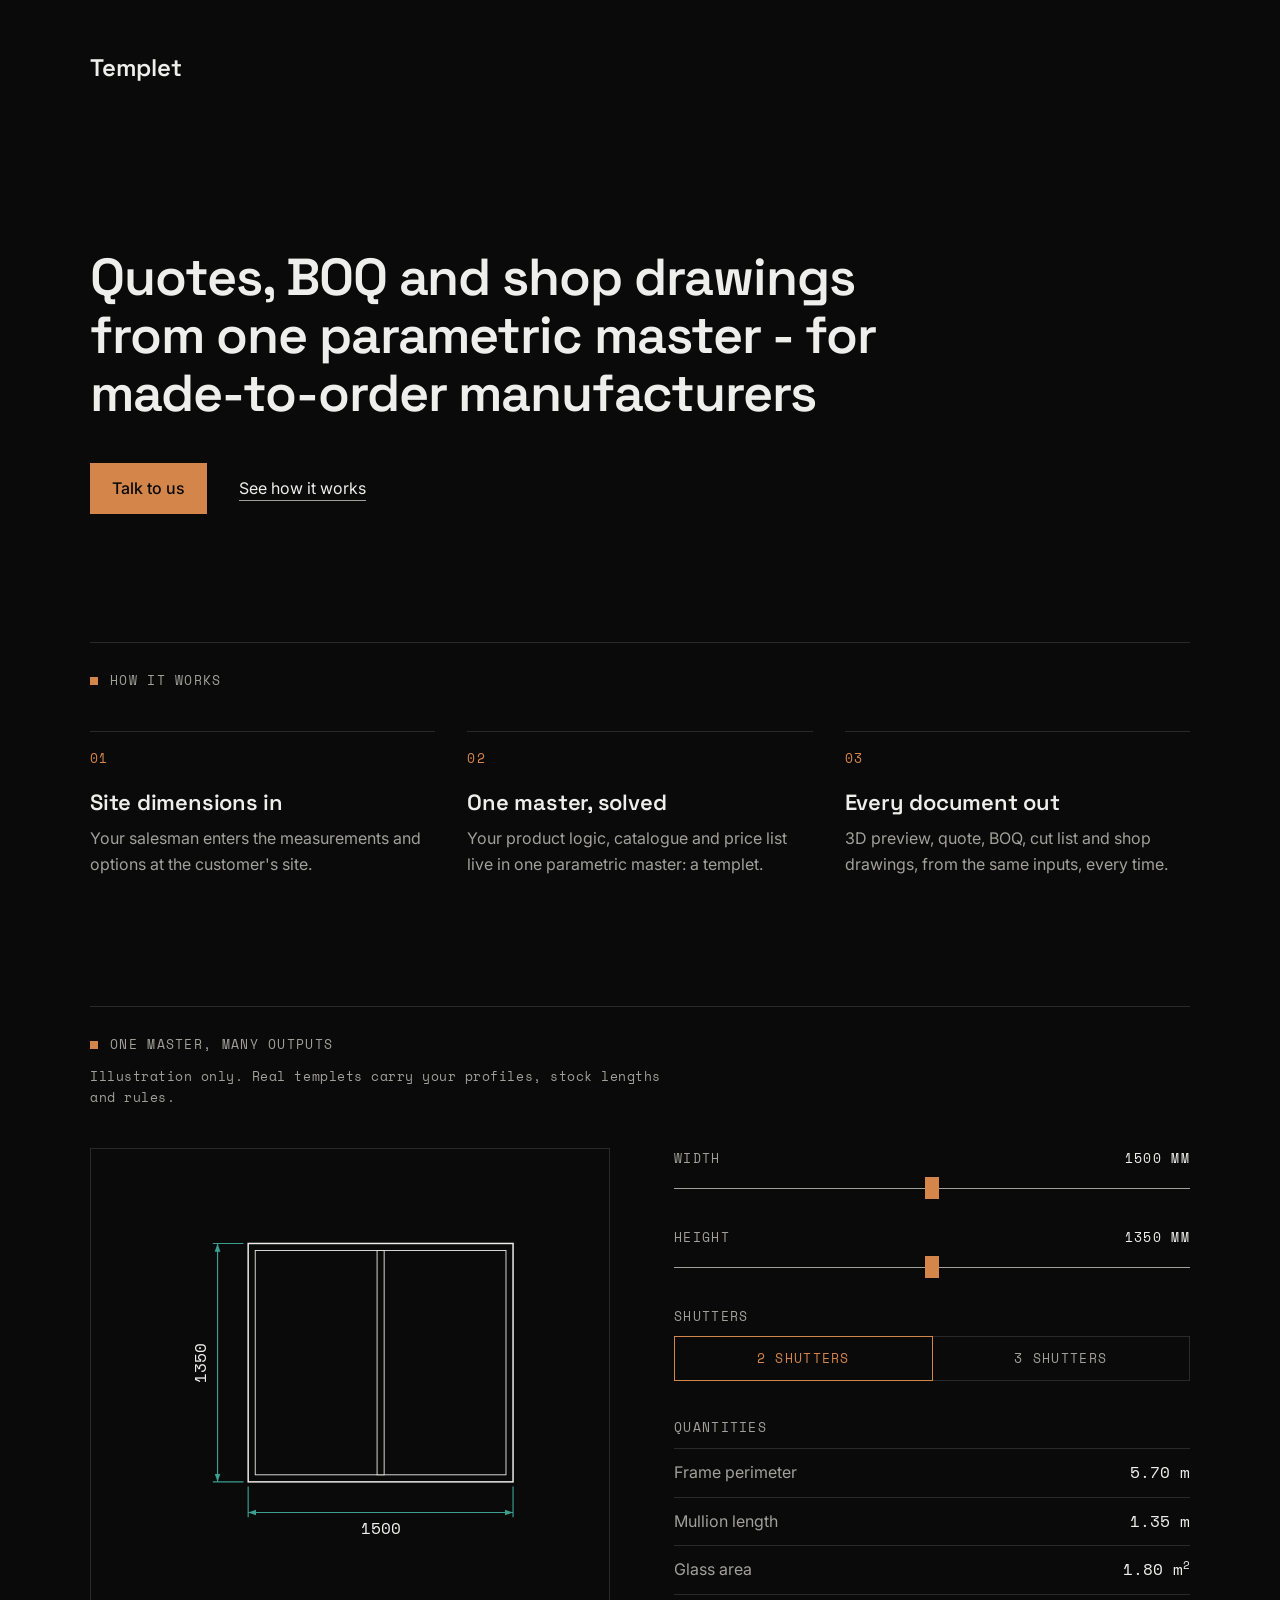
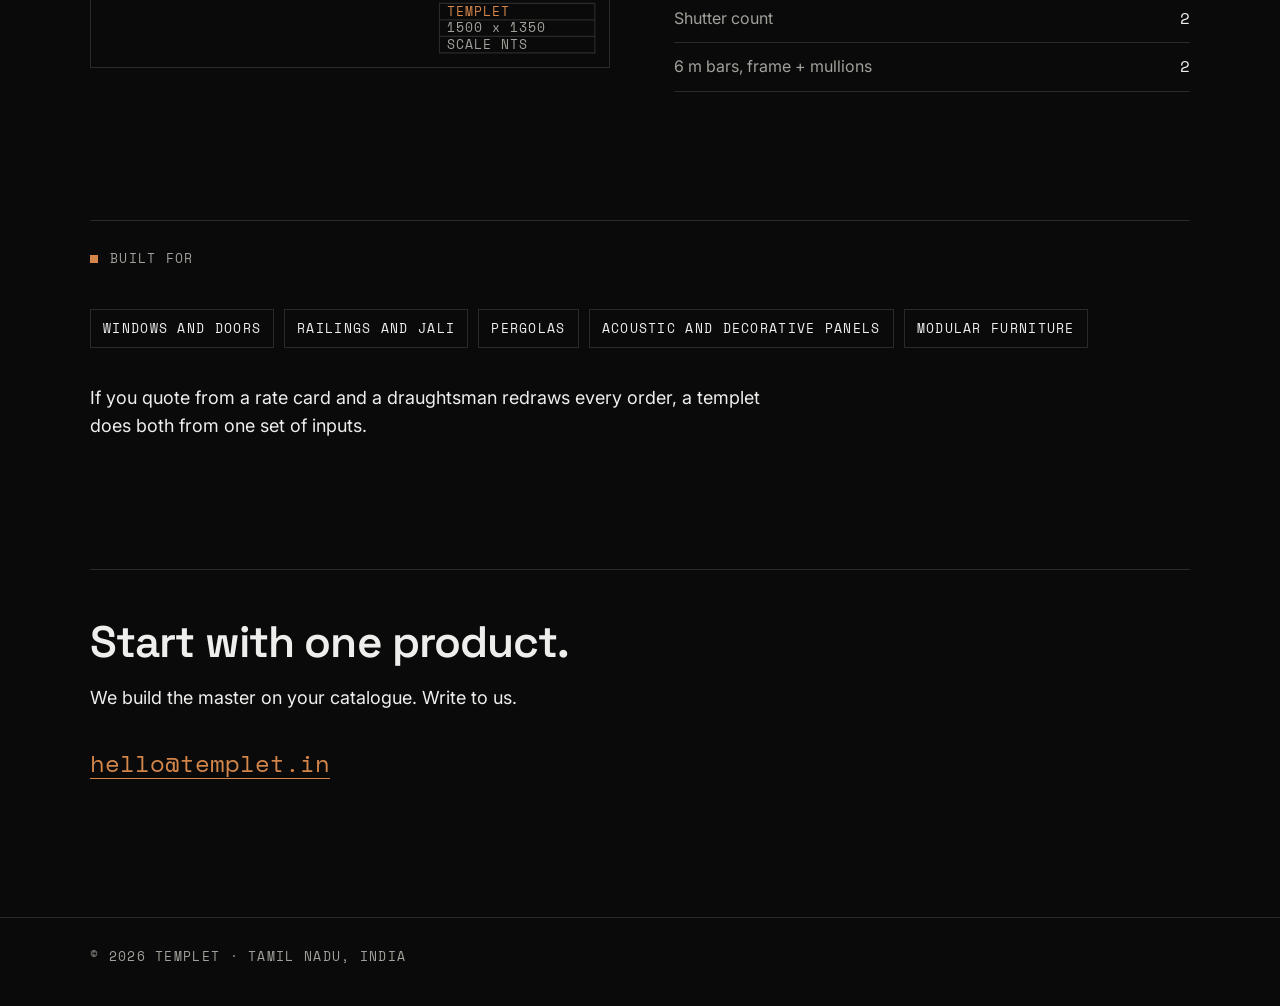
==== index.html @ 1193d064 "Placeholder site Co-Authored-By: Claude Opus 5.5 <noreply@anthropic.com>" ====
<!doctype html>
<html lang="en">
<head>
<meta charset="utf-8">
<meta name="viewport" content="width=device-width, initial-scale=1">
<title>Templet - quotes, BOQ and shop drawings for manufacturers</title>
<meta name="description" content="Quotes, BOQ and shop drawings from one parametric master - for made-to-order manufacturers">
<link rel="canonical" href="https://templet.in/">
<meta name="theme-color" content="#0A0A0A">
<meta name="color-scheme" content="dark">

<meta property="og:type" content="website">
<meta property="og:site_name" content="Templet">
<meta property="og:url" content="https://templet.in/">
<meta property="og:title" content="Templet - quotes, BOQ and shop drawings for manufacturers">
<meta property="og:description" content="Quotes, BOQ and shop drawings from one parametric master - for made-to-order manufacturers">
<meta property="og:image" content="https://templet.in/og.png">
<meta property="og:image:width" content="1200">
<meta property="og:image:height" content="630">
<meta property="og:image:alt" content="Templet - Quotes, BOQ and shop drawings from one parametric master - for made-to-order manufacturers">
<meta name="twitter:card" content="summary_large_image">
<meta name="twitter:title" content="Templet - quotes, BOQ and shop drawings for manufacturers">
<meta name="twitter:description" content="Quotes, BOQ and shop drawings from one parametric master - for made-to-order manufacturers">
<meta name="twitter:image" content="https://templet.in/og.png">

<link rel="icon" href="favicon.svg" type="image/svg+xml">
<link rel="preconnect" href="https://fonts.googleapis.com">
<link rel="preconnect" href="https://fonts.gstatic.com" crossorigin>
<link href="https://fonts.googleapis.com/css2?family=Inter:wght@400;500&family=Space+Grotesk:wght@600&family=Space+Mono&display=swap" rel="stylesheet">
<link rel="stylesheet" href="styles.css">
<script src="main.js" defer></script>
</head>
<body>
<a class="skip" href="#main">Skip to content</a>

<main id="main">

  <header class="hero wrap">
    <p class="wordmark">Templet</p>
    <h1>Quotes, BOQ and shop drawings from one parametric <span class="nw">master -</span> for <span class="nw">made-to-order</span> manufacturers</h1>
    <p class="actions">
      <a class="btn" href="mailto:hello@templet.in">Talk to us</a>
      <a class="link" href="#how">See how it works</a>
    </p>
  </header>

  <section class="wrap" id="how" aria-labelledby="how-label">
    <h2 class="label" id="how-label">How it works</h2>
    <ol class="steps">
      <li>
        <span class="num">01</span>
        <h3>Site dimensions in</h3>
        <p>Your salesman enters the measurements and options at the customer's site.</p>
      </li>
      <li>
        <span class="num">02</span>
        <h3>One master, solved</h3>
        <p>Your product logic, catalogue and price list live in one parametric master: a templet.</p>
      </li>
      <li>
        <span class="num">03</span>
        <h3>Every document out</h3>
        <p>3D preview, quote, BOQ, cut list and shop drawings, from the same inputs, every time.</p>
      </li>
    </ol>
  </section>

  <section class="wrap" id="demo" aria-labelledby="demo-label">
    <h2 class="label" id="demo-label">One master, many outputs</h2>
    <p class="caption">Illustration only. Real templets carry your profiles, stock lengths and rules.</p>

    <div class="demo">
      <div class="sheet">
        <svg id="elev" viewBox="0 0 440 440" role="img" aria-labelledby="elev-title elev-desc">
          <title id="elev-title">Window elevation</title>
          <desc id="elev-desc">Elevation of a window frame 1500 mm wide and 1350 mm high with 2 shutters.</desc>
          <defs>
            <marker id="arrow" viewBox="0 0 10 10" refX="10" refY="5" markerWidth="7" markerHeight="7" orient="auto-start-reverse">
              <path d="M0 1.5 10 5 0 8.5z"/>
            </marker>
          </defs>
          <g class="frame">
            <rect id="f-out" x="133.5" y="80.25" width="225" height="202.5"/>
            <rect id="f-in" x="139.5" y="86.25" width="213" height="190.5"/>
            <rect id="m1" x="243" y="86.25" width="6" height="190.5"/>
            <rect id="m2" x="243" y="86.25" width="6" height="190.5" hidden/>
          </g>
          <g class="dim">
            <path id="ext" d="M133.5 286.75V312.75M358.5 286.75V312.75M129.5 80.25H103.5M129.5 282.75H103.5"/>
            <line id="dim-w" class="arrowed" x1="133.5" y1="308.75" x2="358.5" y2="308.75"/>
            <line id="dim-h" class="arrowed" x1="107.5" y1="80.25" x2="107.5" y2="282.75"/>
            <text id="txt-w" x="246" y="326.75">1500</text>
            <text id="txt-h" x="97.5" y="181.5" transform="rotate(-90 97.5 181.5)">1350</text>
          </g>
          <g class="tb">
            <path d="M296 386h132v42H296zM296 400h132M296 414h132"/>
            <text class="tb-name" x="302" y="396.5">TEMPLET</text>
            <text id="tb-size" x="302" y="410.5">1500 x 1350</text>
            <text x="302" y="424.5">SCALE NTS</text>
          </g>
        </svg>
      </div>

      <div class="panel">
        <form class="controls" id="controls" aria-label="Window inputs">
          <div class="field">
            <label for="w">Width</label>
            <output id="w-out" for="w">1500 mm</output>
            <input type="range" id="w" min="600" max="2400" step="50" value="1500" aria-valuetext="1500 mm">
          </div>
          <div class="field">
            <label for="h">Height</label>
            <output id="h-out" for="h">1350 mm</output>
            <input type="range" id="h" min="600" max="2100" step="50" value="1350" aria-valuetext="1350 mm">
          </div>
          <fieldset class="seg">
            <legend>Shutters</legend>
            <label><input type="radio" name="n" value="2" checked><span>2 shutters</span></label>
            <label><input type="radio" name="n" value="3"><span>3 shutters</span></label>
          </fieldset>
        </form>

        <table class="qty">
          <caption>Quantities</caption>
          <tbody>
            <tr><th scope="row">Frame perimeter</th><td><span id="q-per">5.70</span> m</td></tr>
            <tr><th scope="row">Mullion length</th><td><span id="q-mul">1.35</span> m</td></tr>
            <tr><th scope="row">Glass area</th><td><span id="q-gls">1.80</span> m<sup>2</sup></td></tr>
            <tr><th scope="row">Shutter count</th><td><span id="q-sht">2</span></td></tr>
            <tr><th scope="row">6 m bars, frame + mullions</th><td><span id="q-bar">2</span></td></tr>
          </tbody>
        </table>
      </div>
    </div>
  </section>

  <section class="wrap" aria-labelledby="for-label">
    <h2 class="label" id="for-label">Built for</h2>
    <ul class="tags">
      <li>Windows and doors</li>
      <li>Railings and jali</li>
      <li>Pergolas</li>
      <li>Acoustic and decorative panels</li>
      <li>Modular furniture</li>
    </ul>
    <p class="lede">If you quote from a rate card and a draughtsman redraws every order, a templet does both from one set of inputs.</p>
  </section>

  <section class="wrap contact" aria-labelledby="contact-h">
    <h2 class="big" id="contact-h">Start with one product.</h2>
    <p class="lede">We build the master on your catalogue. Write to us.</p>
    <p><a class="email" href="mailto:hello@templet.in">hello@templet.in</a></p>
  </section>

</main>

<footer class="wrap foot">
  <p>&copy; 2026 Templet &middot; Tamil Nadu, India</p>
</footer>
</body>
</html>
---- styles.css ----
/* Palette and type tokens - swap here. */
:root {
  --surface: #0A0A0A;
  --raised: #1A1A1A;
  --text: #EEEEEC;
  --muted: #A1A09A;
  --line: #2A2A28;
  --accent: #D4864A;
  --accent-hover: #E2A063;
  --teal: #3B9E8F;

  --font-head: "Space Grotesk", system-ui, sans-serif;
  --font-body: "Inter", system-ui, sans-serif;
  --font-mono: "Space Mono", ui-monospace, Consolas, monospace;

  --max: 1100px;
  --gutter: 16px;
  --gap: clamp(64px, 10vw, 128px);
}

*, *::before, *::after { box-sizing: border-box; }

html {
  background: var(--surface);
  color-scheme: dark;
  scroll-behavior: smooth;
  -webkit-text-size-adjust: 100%;
}

body {
  margin: 0;
  background: var(--surface);
  color: var(--text);
  font: 400 1rem/1.6 var(--font-body);
  overflow-wrap: break-word;
}

h1, h2, h3, p, ol, ul, fieldset, table { margin: 0; padding: 0; }
ol, ul { list-style: none; }
a { color: inherit; }

:focus-visible {
  outline: 2px solid var(--accent-hover);
  outline-offset: 3px;
}

.wrap {
  max-width: calc(var(--max) + 2 * var(--gutter));
  margin-inline: auto;
  padding-inline: var(--gutter);
}

.nw { white-space: nowrap; }

.skip {
  position: absolute;
  left: var(--gutter);
  top: -100px;
  padding: 8px 12px;
  background: var(--raised);
  font: 400 0.8125rem var(--font-mono);
}
.skip:focus { top: 8px; }

/* Mono labels */
.label, .caption, .num, .tags li, .foot,
.field label, .field output, .seg legend, .seg span, .qty caption {
  font-family: var(--font-mono);
  font-weight: 400;
  font-size: 0.8125rem;
  letter-spacing: 0.1em;
  text-transform: uppercase;
}

/* Hero */
.hero { padding-top: clamp(32px, 6vw, 56px); padding-bottom: var(--gap); }

.wordmark {
  font: 600 1.5rem/1 var(--font-head);
  letter-spacing: -0.01em;
  margin-bottom: clamp(72px, 14vw, 168px);
}

h1 {
  font: 600 clamp(1.75rem, 1.1rem + 3vw, 3.25rem)/1.12 var(--font-head);
  letter-spacing: -0.02em;
  max-width: 21em;
  text-wrap: balance;
}

.actions {
  display: flex;
  flex-wrap: wrap;
  align-items: center;
  gap: 16px 32px;
  margin-top: 40px;
}

.btn {
  display: inline-block;
  padding: 13px 22px;
  background: var(--accent);
  color: var(--surface);
  font-weight: 500;
  text-decoration: none;
}
.btn:hover { background: var(--accent-hover); }

.link {
  padding-block: 12px;
  text-decoration: underline;
  text-decoration-color: var(--muted);
  text-decoration-thickness: 1px;
  text-underline-offset: 6px;
}
.link:hover { color: var(--accent-hover); text-decoration-color: currentColor; }

/* Sections */
section { border-top: 1px solid var(--line); padding-block: 28px var(--gap); }
section.wrap { border-top: 0; position: relative; }
section.wrap::before {
  content: "";
  position: absolute;
  top: 0;
  left: var(--gutter);
  right: var(--gutter);
  border-top: 1px solid var(--line);
}

.label { color: var(--muted); margin-bottom: 40px; }
.label::before { content: ""; display: inline-block; width: 8px; height: 8px; margin-right: 12px; background: var(--accent); }

h3 { font: 600 1.375rem/1.25 var(--font-head); letter-spacing: -0.01em; }

.lede { max-width: 38em; font-size: 1.125rem; color: var(--text); }

/* Steps */
.steps { display: grid; gap: 40px; }
.steps li { border-top: 1px solid var(--line); padding-top: 16px; }
.steps .num { display: block; color: var(--accent); margin-bottom: 20px; }
.steps p { color: var(--muted); margin-top: 10px; max-width: 30em; }

/* Demo */
.label:has(+ .caption) { margin-bottom: 12px; }
.caption { color: var(--muted); letter-spacing: 0.04em; text-transform: none; margin-bottom: 40px; max-width: 46em; }

.demo { display: grid; gap: 32px; align-items: start; }

.sheet { border: 1px solid var(--line); max-width: 520px; }
.sheet svg { display: block; width: 100%; height: auto; }

svg text { font-family: var(--font-mono); font-size: 14px; fill: var(--text); }
.frame rect { fill: none; stroke: var(--text); stroke-width: 1.25; }
.frame #f-in { stroke-width: 0.75; }
.frame #m1, .frame #m2 { stroke-width: 0.75; fill: var(--surface); }
.frame [hidden] { display: none; }
.dim line, .dim path { fill: none; stroke: var(--teal); stroke-width: 1; }
.dim text { text-anchor: middle; }
.arrowed { marker-start: url(#arrow); marker-end: url(#arrow); }
#arrow path { fill: var(--teal); }
.tb path { fill: none; stroke: var(--line); stroke-width: 1; }
.tb text { font-size: 11px; letter-spacing: 0.08em; fill: var(--muted); }
.tb .tb-name { fill: var(--accent); }

.controls { display: grid; gap: 22px; margin-bottom: 36px; }

.field { display: grid; grid-template-columns: 1fr auto; gap: 4px 16px; align-items: baseline; }
.field label { color: var(--muted); }
.field output { color: var(--text); }
.field input { grid-column: 1 / -1; }

input[type="range"] {
  -webkit-appearance: none;
  appearance: none;
  width: 100%;
  height: 32px;
  margin: 0;
  background: transparent;
  cursor: pointer;
}
input[type="range"]::-webkit-slider-runnable-track { height: 1px; background: var(--muted); }
input[type="range"]::-moz-range-track { height: 1px; background: var(--muted); }
input[type="range"]::-webkit-slider-thumb {
  -webkit-appearance: none;
  width: 14px;
  height: 22px;
  margin-top: -11px;
  border: 0;
  border-radius: 0;
  background: var(--accent);
}
input[type="range"]::-moz-range-thumb {
  width: 14px;
  height: 22px;
  border: 0;
  border-radius: 0;
  background: var(--accent);
}
input[type="range"]:hover::-webkit-slider-thumb { background: var(--accent-hover); }
input[type="range"]:hover::-moz-range-thumb { background: var(--accent-hover); }

.seg { border: 0; display: flex; flex-wrap: wrap; }
.seg legend { color: var(--muted); margin-bottom: 10px; padding: 0; }
.seg label { flex: 1 1 0; cursor: pointer; }
.seg label + label { margin-left: -1px; }
.seg input { position: absolute; opacity: 0; pointer-events: none; }
.seg span {
  display: block;
  padding: 11px 12px;
  border: 1px solid var(--line);
  color: var(--muted);
  text-align: center;
  white-space: nowrap;
}
.seg label:hover span { color: var(--text); }
.seg input:checked + span { position: relative; border-color: var(--accent); color: var(--accent); }
.seg input:focus-visible + span { position: relative; outline: 2px solid var(--accent-hover); outline-offset: 3px; }

.qty { width: 100%; border-collapse: collapse; }
.qty caption { text-align: left; color: var(--muted); padding-bottom: 10px; }
.qty th, .qty td { padding: 11px 0; border-top: 1px solid var(--line); vertical-align: baseline; }
.qty tr:last-child th, .qty tr:last-child td { border-bottom: 1px solid var(--line); }
.qty th { text-align: left; font-weight: 400; color: var(--muted); padding-right: 16px; }
.qty td { text-align: right; font-family: var(--font-mono); white-space: nowrap; }
.qty sup { font-size: 0.7em; line-height: 0; }

/* Built for */
.tags { display: flex; flex-wrap: wrap; gap: 10px; margin-bottom: 36px; }
.tags li { padding: 8px 12px; border: 1px solid var(--line); color: var(--text); }

/* Contact */
.big { font: 600 clamp(1.75rem, 1.2rem + 2.4vw, 2.75rem)/1.15 var(--font-head); letter-spacing: -0.02em; margin-top: 20px; margin-bottom: 16px; }
.email {
  display: inline-block;
  margin-top: 24px;
  padding-block: 8px;
  font: 400 clamp(1.125rem, 0.9rem + 1.2vw, 1.5rem) var(--font-mono);
  color: var(--accent);
  text-decoration: underline;
  text-decoration-thickness: 1px;
  text-underline-offset: 6px;
}
.email:hover { color: var(--accent-hover); }

/* Footer */
.foot { border-top: 1px solid var(--line); max-width: none; padding-block: 28px 40px; color: var(--muted); }
.foot p { max-width: var(--max); margin-inline: auto; }

/* 404 */
.lost { min-height: 100vh; min-height: 100svh; display: flex; flex-direction: column; justify-content: center; padding-block: 48px; }
.lost .wordmark { margin-bottom: 48px; }
.lost .link { display: inline-block; margin-top: 24px; }

@media (min-width: 720px) {
  .steps { grid-template-columns: repeat(3, 1fr); gap: 32px; }
}

@media (min-width: 900px) {
  .demo { grid-template-columns: minmax(0, 520px) minmax(0, 1fr); gap: clamp(32px, 5vw, 64px); }
}

@media (prefers-reduced-motion: reduce) {
  html { scroll-behavior: auto; }
}
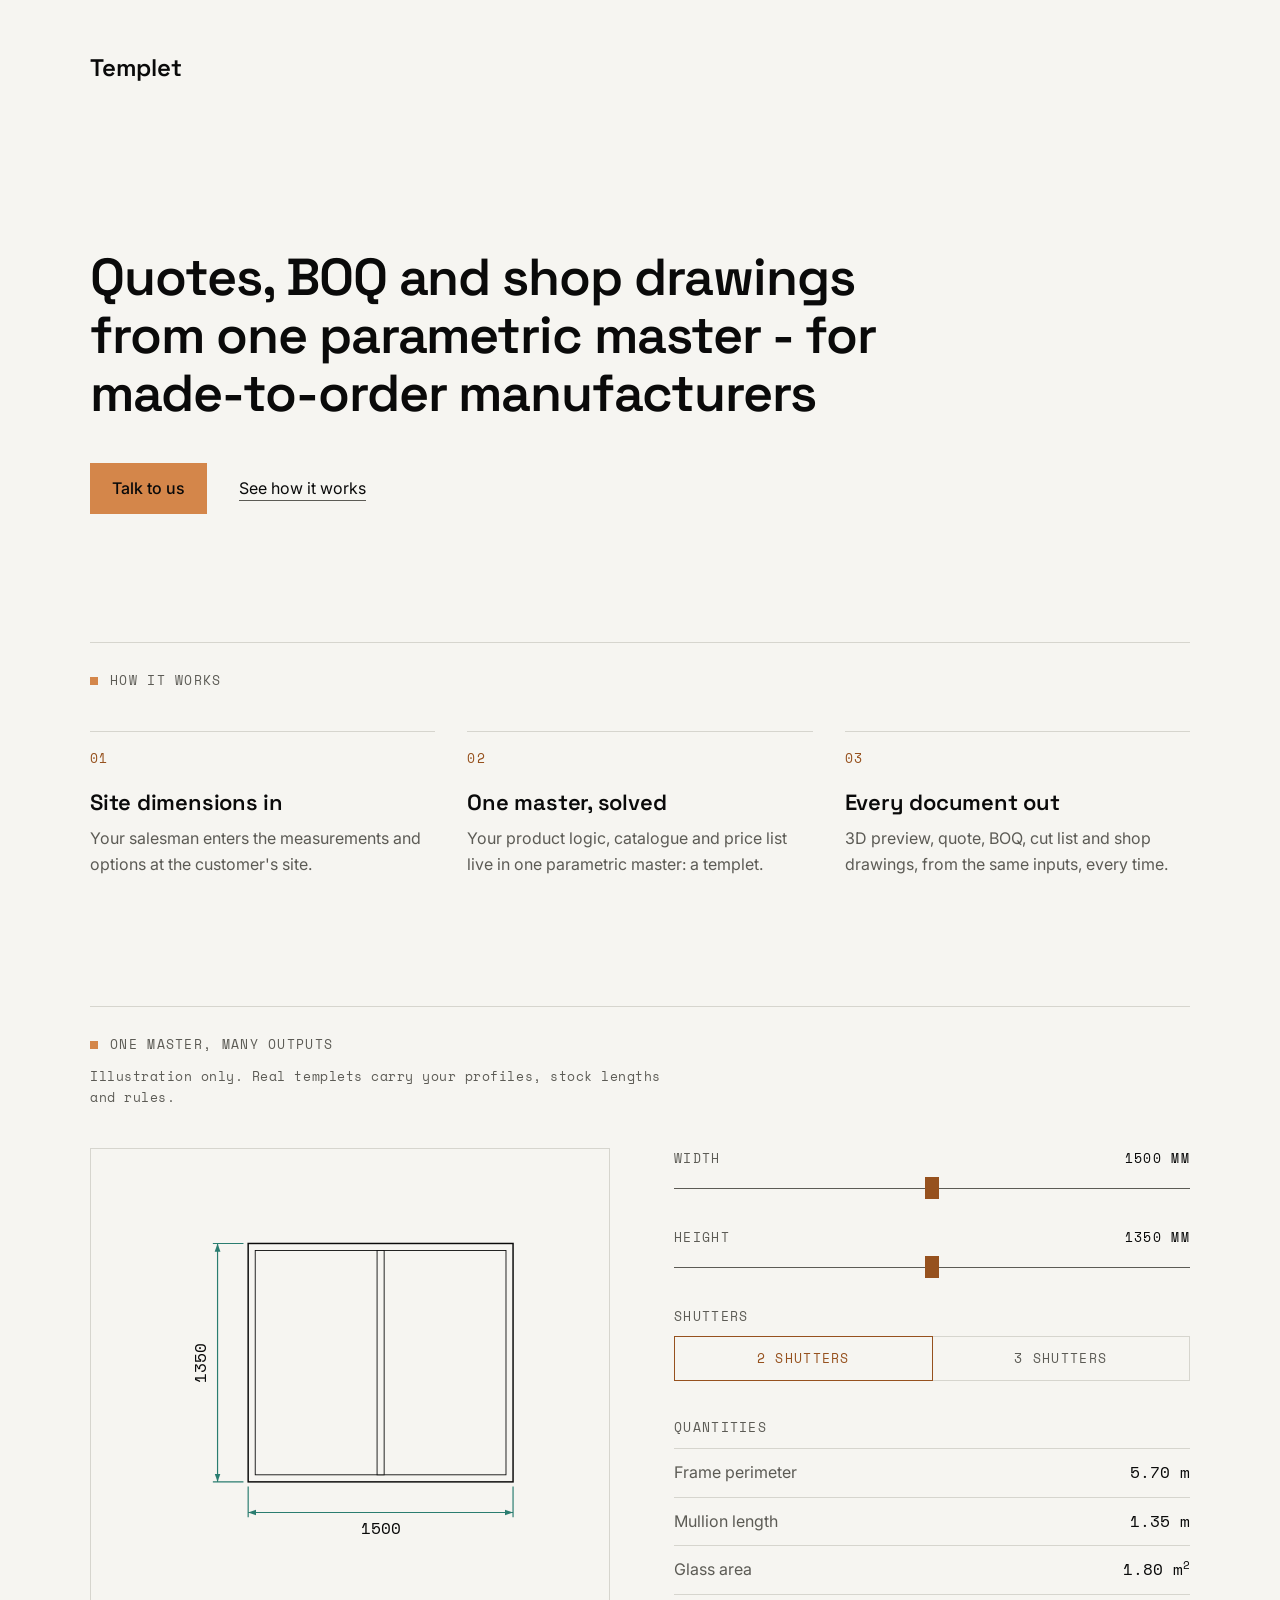
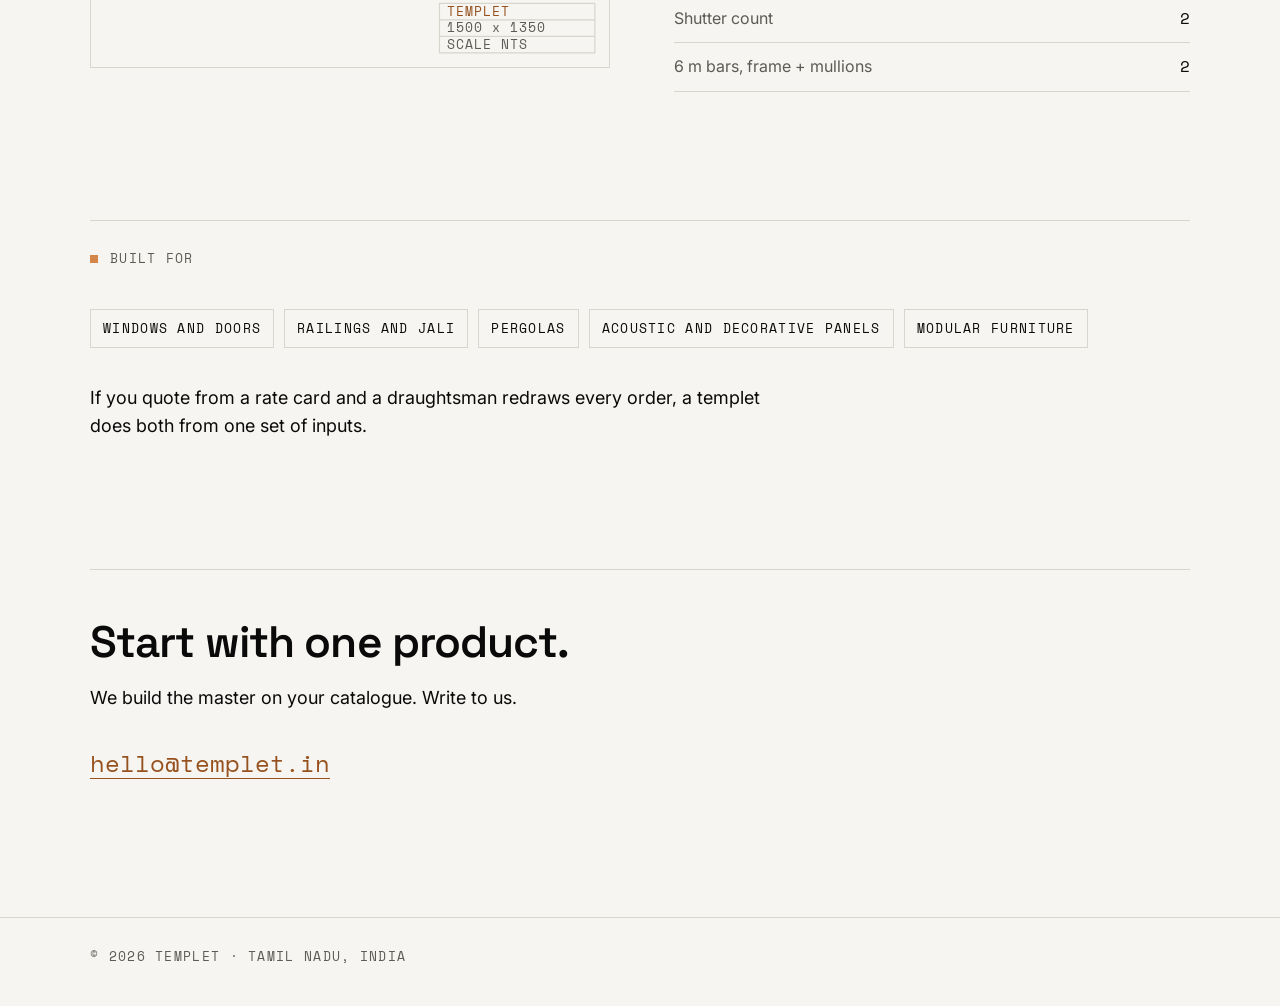
==== commit 4f07cc70: "Light mode Co-Authored-By: Claude Opus 5.5 <noreply@anthropic.com>" ====
--- a/index.html
+++ b/index.html
@@ -6,8 +6,8 @@
 <title>Templet - quotes, BOQ and shop drawings for manufacturers</title>
 <meta name="description" content="Quotes, BOQ and shop drawings from one parametric master - for made-to-order manufacturers">
 <link rel="canonical" href="https://templet.in/">
-<meta name="theme-color" content="#0A0A0A">
-<meta name="color-scheme" content="dark">
+<meta name="theme-color" content="#F6F5F1">
+<meta name="color-scheme" content="light">
 
 <meta property="og:type" content="website">
 <meta property="og:site_name" content="Templet">
--- a/styles.css
+++ b/styles.css
@@ -1,13 +1,15 @@
 /* Palette and type tokens - swap here. */
 :root {
-  --surface: #0A0A0A;
-  --raised: #1A1A1A;
-  --text: #EEEEEC;
-  --muted: #A1A09A;
-  --line: #2A2A28;
-  --accent: #D4864A;
+  --surface: #F6F5F1;
+  --raised: #ECEBE5;
+  --text: #0A0A0A;
+  --muted: #5C5B55;
+  --line: #D6D5CE;
+  --accent: #D4864A;       /* fills only - too light for text on this surface */
   --accent-hover: #E2A063;
-  --teal: #3B9E8F;
+  --accent-ink: #96511E;   /* amber for text, thin lines and focus rings */
+  --on-accent: #0A0A0A;
+  --teal: #2A7D70;
 
   --font-head: "Space Grotesk", system-ui, sans-serif;
   --font-body: "Inter", system-ui, sans-serif;
@@ -22,7 +24,7 @@
 
 html {
   background: var(--surface);
-  color-scheme: dark;
+  color-scheme: light;
   scroll-behavior: smooth;
   -webkit-text-size-adjust: 100%;
 }
@@ -40,7 +42,7 @@
 a { color: inherit; }
 
 :focus-visible {
-  outline: 2px solid var(--accent-hover);
+  outline: 2px solid var(--accent-ink);
   outline-offset: 3px;
 }
 
@@ -100,7 +102,7 @@
   display: inline-block;
   padding: 13px 22px;
   background: var(--accent);
-  color: var(--surface);
+  color: var(--on-accent);
   font-weight: 500;
   text-decoration: none;
 }
@@ -113,7 +115,7 @@
   text-decoration-thickness: 1px;
   text-underline-offset: 6px;
 }
-.link:hover { color: var(--accent-hover); text-decoration-color: currentColor; }
+.link:hover { color: var(--accent-ink); text-decoration-color: currentColor; }
 
 /* Sections */
 section { border-top: 1px solid var(--line); padding-block: 28px var(--gap); }
@@ -137,7 +139,7 @@
 /* Steps */
 .steps { display: grid; gap: 40px; }
 .steps li { border-top: 1px solid var(--line); padding-top: 16px; }
-.steps .num { display: block; color: var(--accent); margin-bottom: 20px; }
+.steps .num { display: block; color: var(--accent-ink); margin-bottom: 20px; }
 .steps p { color: var(--muted); margin-top: 10px; max-width: 30em; }
 
 /* Demo */
@@ -160,7 +162,7 @@
 #arrow path { fill: var(--teal); }
 .tb path { fill: none; stroke: var(--line); stroke-width: 1; }
 .tb text { font-size: 11px; letter-spacing: 0.08em; fill: var(--muted); }
-.tb .tb-name { fill: var(--accent); }
+.tb .tb-name { fill: var(--accent-ink); }
 
 .controls { display: grid; gap: 22px; margin-bottom: 36px; }
 
@@ -187,17 +189,17 @@
   margin-top: -11px;
   border: 0;
   border-radius: 0;
-  background: var(--accent);
+  background: var(--accent-ink);
 }
 input[type="range"]::-moz-range-thumb {
   width: 14px;
   height: 22px;
   border: 0;
   border-radius: 0;
-  background: var(--accent);
-}
-input[type="range"]:hover::-webkit-slider-thumb { background: var(--accent-hover); }
-input[type="range"]:hover::-moz-range-thumb { background: var(--accent-hover); }
+  background: var(--accent-ink);
+}
+input[type="range"]:hover::-webkit-slider-thumb { background: var(--accent); }
+input[type="range"]:hover::-moz-range-thumb { background: var(--accent); }
 
 .seg { border: 0; display: flex; flex-wrap: wrap; }
 .seg legend { color: var(--muted); margin-bottom: 10px; padding: 0; }
@@ -213,8 +215,8 @@
   white-space: nowrap;
 }
 .seg label:hover span { color: var(--text); }
-.seg input:checked + span { position: relative; border-color: var(--accent); color: var(--accent); }
-.seg input:focus-visible + span { position: relative; outline: 2px solid var(--accent-hover); outline-offset: 3px; }
+.seg input:checked + span { position: relative; border-color: var(--accent-ink); color: var(--accent-ink); }
+.seg input:focus-visible + span { position: relative; outline: 2px solid var(--accent-ink); outline-offset: 3px; }
 
 .qty { width: 100%; border-collapse: collapse; }
 .qty caption { text-align: left; color: var(--muted); padding-bottom: 10px; }
@@ -235,12 +237,12 @@
   margin-top: 24px;
   padding-block: 8px;
   font: 400 clamp(1.125rem, 0.9rem + 1.2vw, 1.5rem) var(--font-mono);
-  color: var(--accent);
+  color: var(--accent-ink);
   text-decoration: underline;
   text-decoration-thickness: 1px;
   text-underline-offset: 6px;
 }
-.email:hover { color: var(--accent-hover); }
+.email:hover { color: var(--text); }
 
 /* Footer */
 .foot { border-top: 1px solid var(--line); max-width: none; padding-block: 28px 40px; color: var(--muted); }
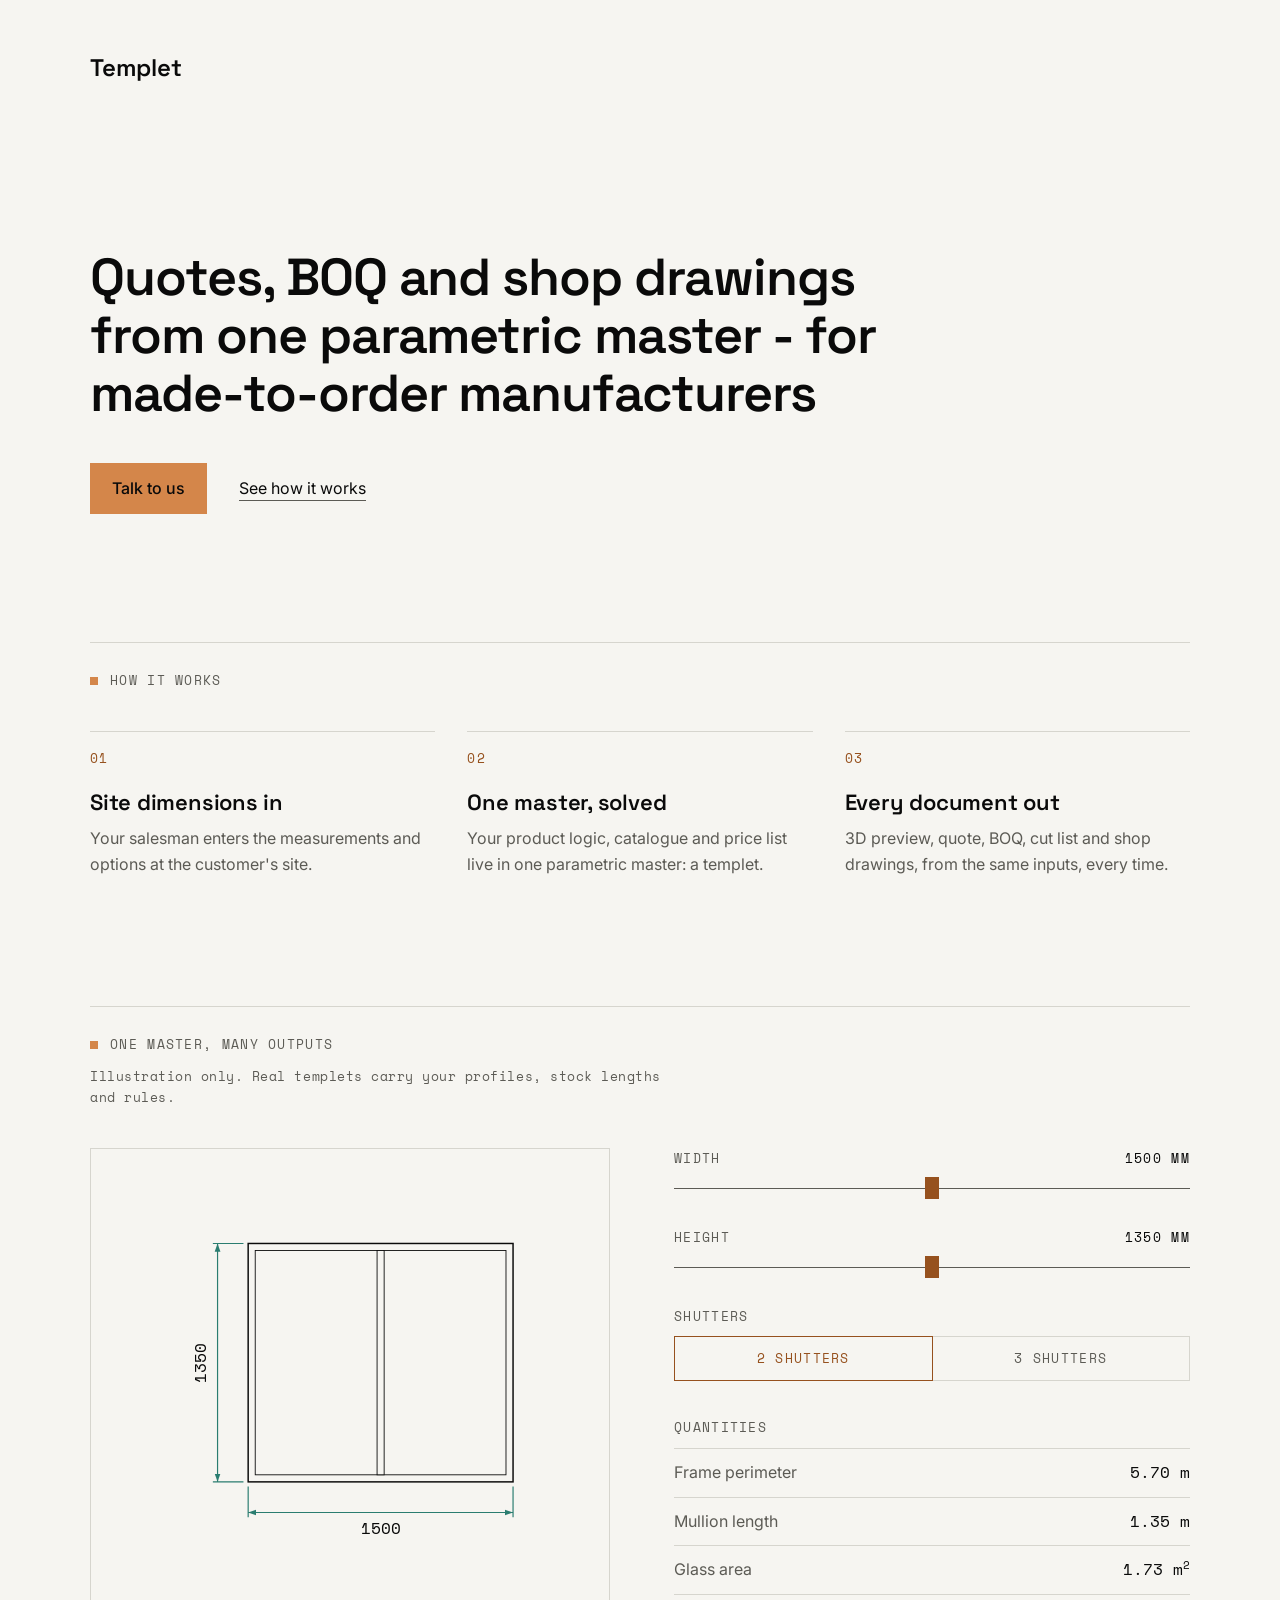
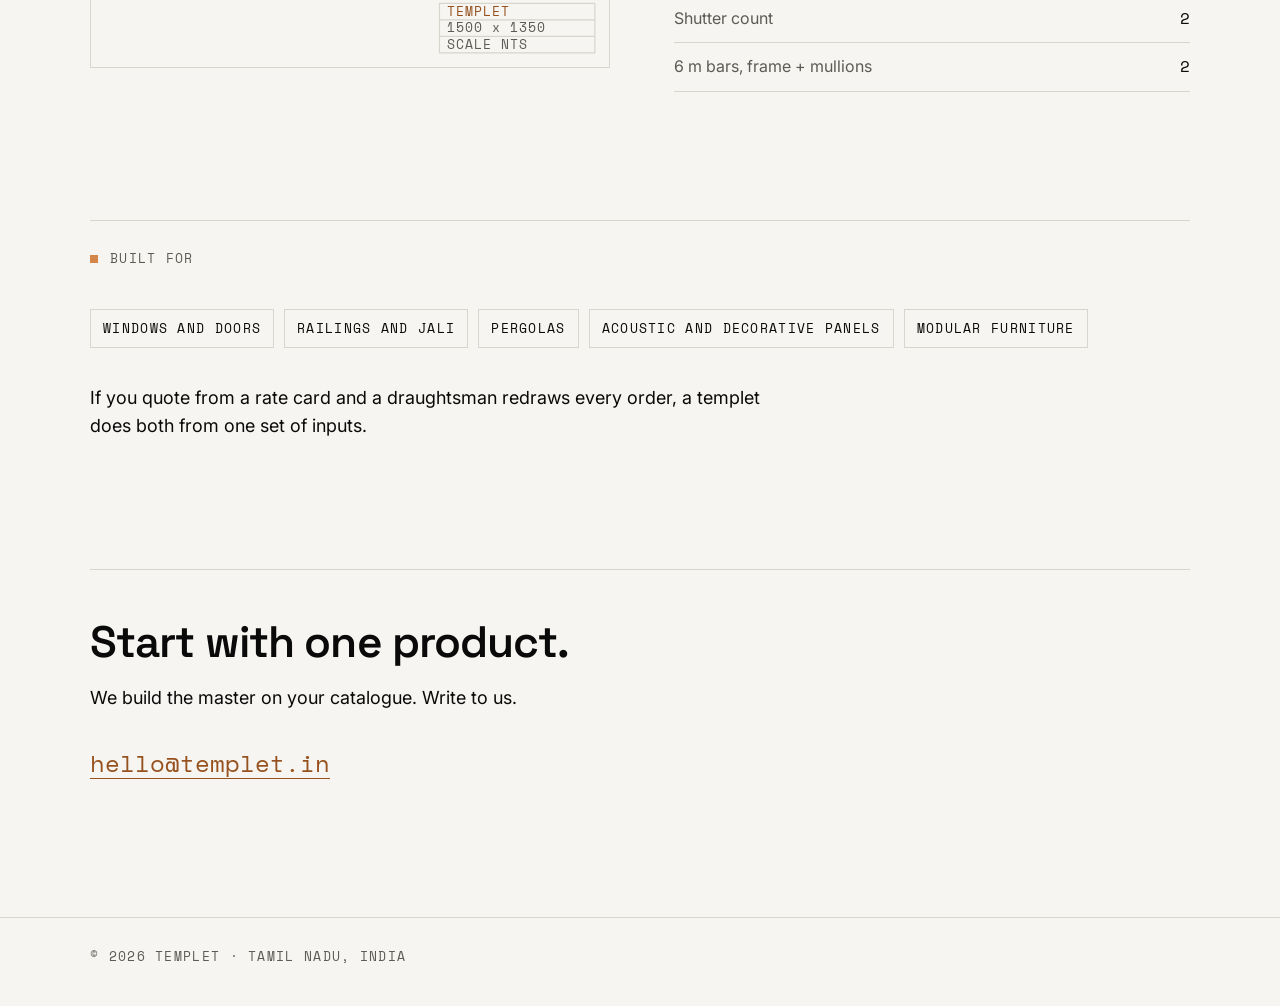
==== commit bb3b5773: "Deduct mullions from glass area Co-Authored-By: Claude Opus 5.5 <noreply@anthropic.com>" ====
--- a/index.html
+++ b/index.html
@@ -125,7 +125,7 @@
           <tbody>
             <tr><th scope="row">Frame perimeter</th><td><span id="q-per">5.70</span> m</td></tr>
             <tr><th scope="row">Mullion length</th><td><span id="q-mul">1.35</span> m</td></tr>
-            <tr><th scope="row">Glass area</th><td><span id="q-gls">1.80</span> m<sup>2</sup></td></tr>
+            <tr><th scope="row">Glass area</th><td><span id="q-gls">1.73</span> m<sup>2</sup></td></tr>
             <tr><th scope="row">Shutter count</th><td><span id="q-sht">2</span></td></tr>
             <tr><th scope="row">6 m bars, frame + mullions</th><td><span id="q-bar">2</span></td></tr>
           </tbody>
